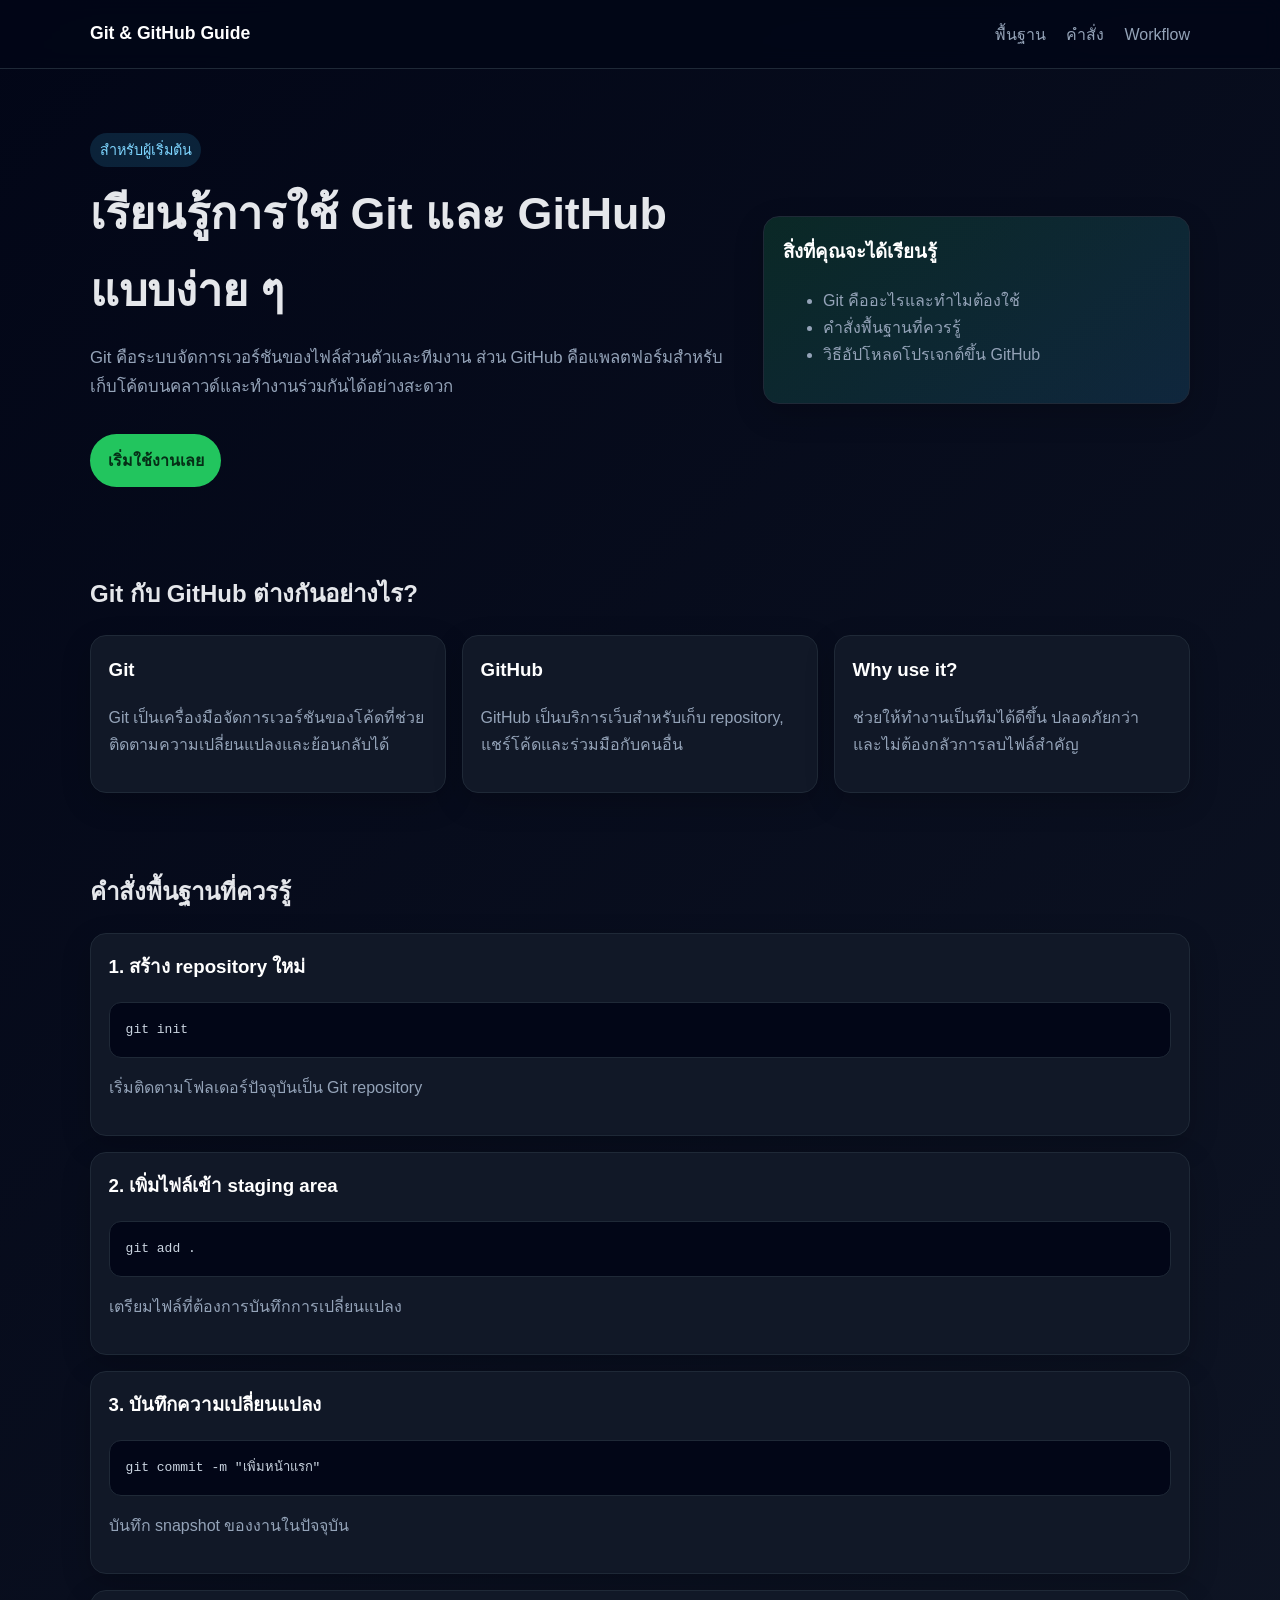
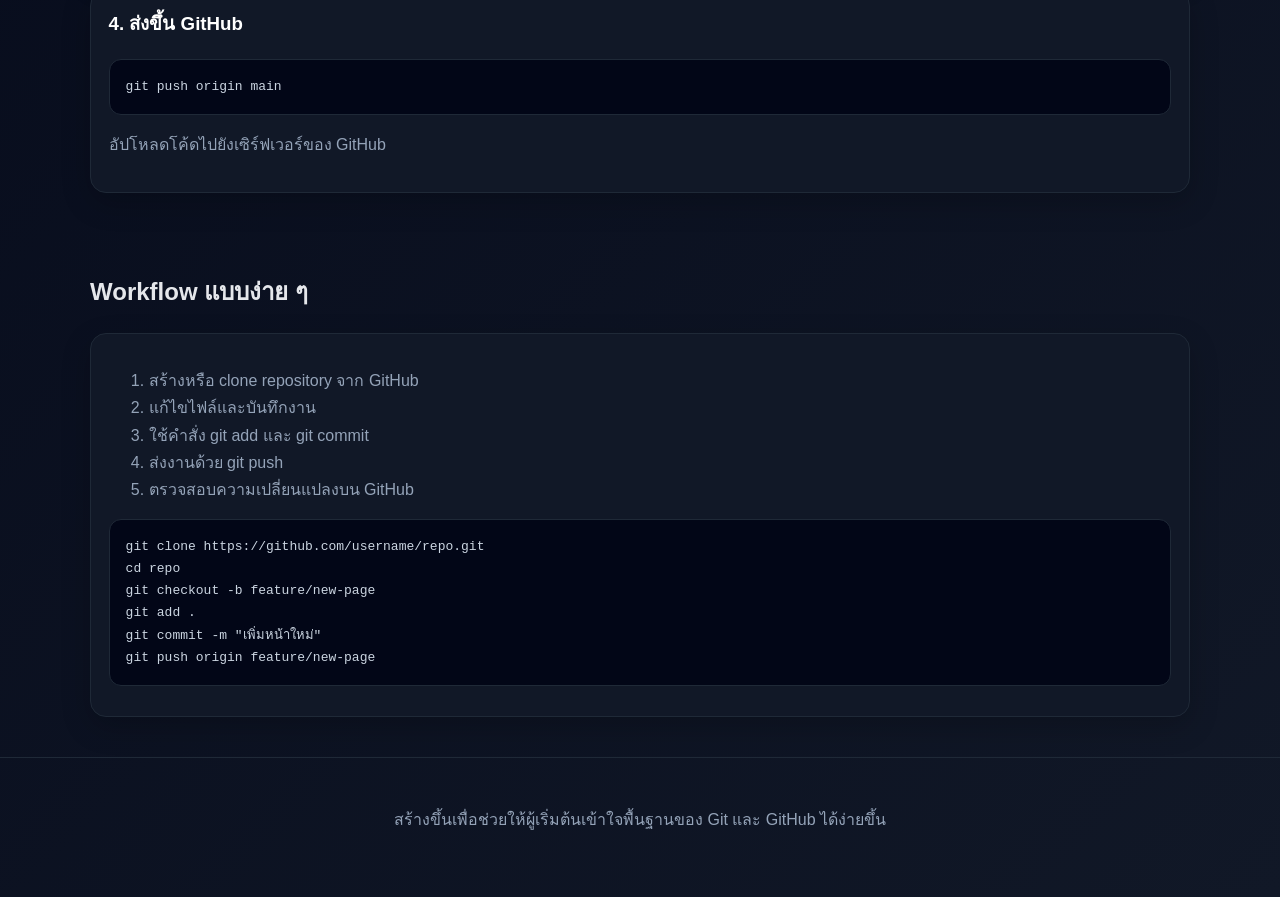
==== index.html @ 65f07c4a ":tada:" ====
<!DOCTYPE html>
<html lang="th">
<head>
    <meta charset="UTF-8">
    <meta name="viewport" content="width=device-width, initial-scale=1.0">
    <title>Git & GitHub สำหรับผู้เริ่มต้น</title>
    <style>
        :root {
            --bg: #0f172a;
            --card: #111827;
            --text: #e5e7eb;
            --muted: #94a3b8;
            --accent: #22c55e;
            --accent2: #38bdf8;
            --border: #1f2937;
        }

        * { box-sizing: border-box; }
        body {
            margin: 0;
            font-family: 'Segoe UI', Tahoma, Geneva, Verdana, sans-serif;
            background: linear-gradient(135deg, #020617, #111827);
            color: var(--text);
            line-height: 1.7;
        }

        a { color: inherit; text-decoration: none; }

        .container {
            width: min(1100px, calc(100% - 2rem));
            margin: 0 auto;
        }

        header {
            padding: 1.2rem 0;
            position: sticky;
            top: 0;
            background: rgba(2, 6, 23, 0.85);
            backdrop-filter: blur(10px);
            border-bottom: 1px solid var(--border);
        }

        nav {
            display: flex;
            justify-content: space-between;
            align-items: center;
        }

        .brand {
            font-weight: 700;
            font-size: 1.1rem;
            color: #fff;
        }

        .nav-links a {
            margin-left: 1rem;
            color: var(--muted);
        }

        .hero {
            padding: 4rem 0 3rem;
            display: grid;
            grid-template-columns: 1.2fr 0.8fr;
            gap: 2rem;
            align-items: center;
        }

        .hero h1 {
            font-size: clamp(2rem, 3.5vw, 3rem);
            margin: 0 0 1rem;
        }

        .hero p {
            color: var(--muted);
            font-size: 1.05rem;
            max-width: 650px;
        }

        .hero .card {
            background: linear-gradient(145deg, rgba(34,197,94,0.16), rgba(56,189,248,0.14));
            border: 1px solid var(--border);
            padding: 1.2rem;
            border-radius: 16px;
        }

        .btn {
            display: inline-block;
            margin-top: 1rem;
            padding: 0.8rem 1.1rem;
            border-radius: 999px;
            background: var(--accent);
            color: #052e16;
            font-weight: 700;
        }

        section {
            padding: 1.2rem 0 2.5rem;
        }

        .grid {
            display: grid;
            grid-template-columns: repeat(3, minmax(0, 1fr));
            gap: 1rem;
        }

        .card {
            background: var(--card);
            border: 1px solid var(--border);
            border-radius: 16px;
            padding: 1.1rem;
            box-shadow: 0 10px 30px rgba(0,0,0,0.2);
        }

        .card h3 {
            margin-top: 0;
            color: #fff;
        }

        .card p, .card li {
            color: var(--muted);
        }

        pre {
            background: #020617;
            border: 1px solid var(--border);
            border-radius: 12px;
            padding: 1rem;
            overflow-x: auto;
            color: #cbd5e1;
        }

        .steps {
            display: grid;
            gap: 1rem;
        }

        .pill {
            display: inline-block;
            padding: 0.3rem 0.6rem;
            border-radius: 999px;
            background: rgba(56,189,248,0.15);
            color: #7dd3fc;
            font-size: 0.9rem;
            margin-bottom: 0.5rem;
        }

        footer {
            padding: 2rem 0 3rem;
            color: var(--muted);
            text-align: center;
            border-top: 1px solid var(--border);
        }

        @media (max-width: 800px) {
            .hero, .grid {
                grid-template-columns: 1fr;
            }

            .nav-links {
                display: none;
            }
        }
    </style>
</head>
<body>
    <header>
        <div class="container">
            <nav>
                <a class="brand" href="#">Git & GitHub Guide</a>
                <div class="nav-links">
                    <a href="#what">พื้นฐาน</a>
                    <a href="#commands">คำสั่ง</a>
                    <a href="#workflow">Workflow</a>
                </div>
            </nav>
        </div>
    </header>

    <main class="container">
        <section class="hero">
            <div>
                <span class="pill">สำหรับผู้เริ่มต้น</span>
                <h1>เรียนรู้การใช้ Git และ GitHub แบบง่าย ๆ</h1>
                <p>Git คือระบบจัดการเวอร์ชันของไฟล์ส่วนตัวและทีมงาน ส่วน GitHub คือแพลตฟอร์มสำหรับเก็บโค้ดบนคลาวด์และทำงานร่วมกันได้อย่างสะดวก</p>
                <a class="btn" href="#workflow">เริ่มใช้งานเลย</a>
            </div>
            <div class="card">
                <h3>สิ่งที่คุณจะได้เรียนรู้</h3>
                <ul>
                    <li>Git คืออะไรและทำไมต้องใช้</li>
                    <li>คำสั่งพื้นฐานที่ควรรู้</li>
                    <li>วิธีอัปโหลดโปรเจกต์ขึ้น GitHub</li>
                </ul>
            </div>
        </section>

        <section id="what">
            <h2>Git กับ GitHub ต่างกันอย่างไร?</h2>
            <div class="grid">
                <div class="card">
                    <h3>Git</h3>
                    <p>Git เป็นเครื่องมือจัดการเวอร์ชันของโค้ดที่ช่วยติดตามความเปลี่ยนแปลงและย้อนกลับได้</p>
                </div>
                <div class="card">
                    <h3>GitHub</h3>
                    <p>GitHub เป็นบริการเว็บสำหรับเก็บ repository, แชร์โค้ดและร่วมมือกับคนอื่น</p>
                </div>
                <div class="card">
                    <h3>Why use it?</h3>
                    <p>ช่วยให้ทำงานเป็นทีมได้ดีขึ้น ปลอดภัยกว่า และไม่ต้องกลัวการลบไฟล์สำคัญ</p>
                </div>
            </div>
        </section>

        <section id="commands">
            <h2>คำสั่งพื้นฐานที่ควรรู้</h2>
            <div class="steps">
                <div class="card">
                    <h3>1. สร้าง repository ใหม่</h3>
                    <pre>git init</pre>
                    <p>เริ่มติดตามโฟลเดอร์ปัจจุบันเป็น Git repository</p>
                </div>
                <div class="card">
                    <h3>2. เพิ่มไฟล์เข้า staging area</h3>
                    <pre>git add .</pre>
                    <p>เตรียมไฟล์ที่ต้องการบันทึกการเปลี่ยนแปลง</p>
                </div>
                <div class="card">
                    <h3>3. บันทึกความเปลี่ยนแปลง</h3>
                    <pre>git commit -m "เพิ่มหน้าแรก"</pre>
                    <p>บันทึก snapshot ของงานในปัจจุบัน</p>
                </div>
                <div class="card">
                    <h3>4. ส่งขึ้น GitHub</h3>
                    <pre>git push origin main</pre>
                    <p>อัปโหลดโค้ดไปยังเซิร์ฟเวอร์ของ GitHub</p>
                </div>
            </div>
        </section>

        <section id="workflow">
            <h2>Workflow แบบง่าย ๆ</h2>
            <div class="card">
                <ol>
                    <li>สร้างหรือ clone repository จาก GitHub</li>
                    <li>แก้ไขไฟล์และบันทึกงาน</li>
                    <li>ใช้คำสั่ง git add และ git commit</li>
                    <li>ส่งงานด้วย git push</li>
                    <li>ตรวจสอบความเปลี่ยนแปลงบน GitHub</li>
                </ol>
                <pre>git clone https://github.com/username/repo.git
cd repo
git checkout -b feature/new-page
git add .
git commit -m "เพิ่มหน้าใหม่"
git push origin feature/new-page</pre>
            </div>
        </section>
    </main>

    <footer>
        <div class="container">
            <p>สร้างขึ้นเพื่อช่วยให้ผู้เริ่มต้นเข้าใจพื้นฐานของ Git และ GitHub ได้ง่ายขึ้น</p>
        </div>
    </footer>
</body>
</html>
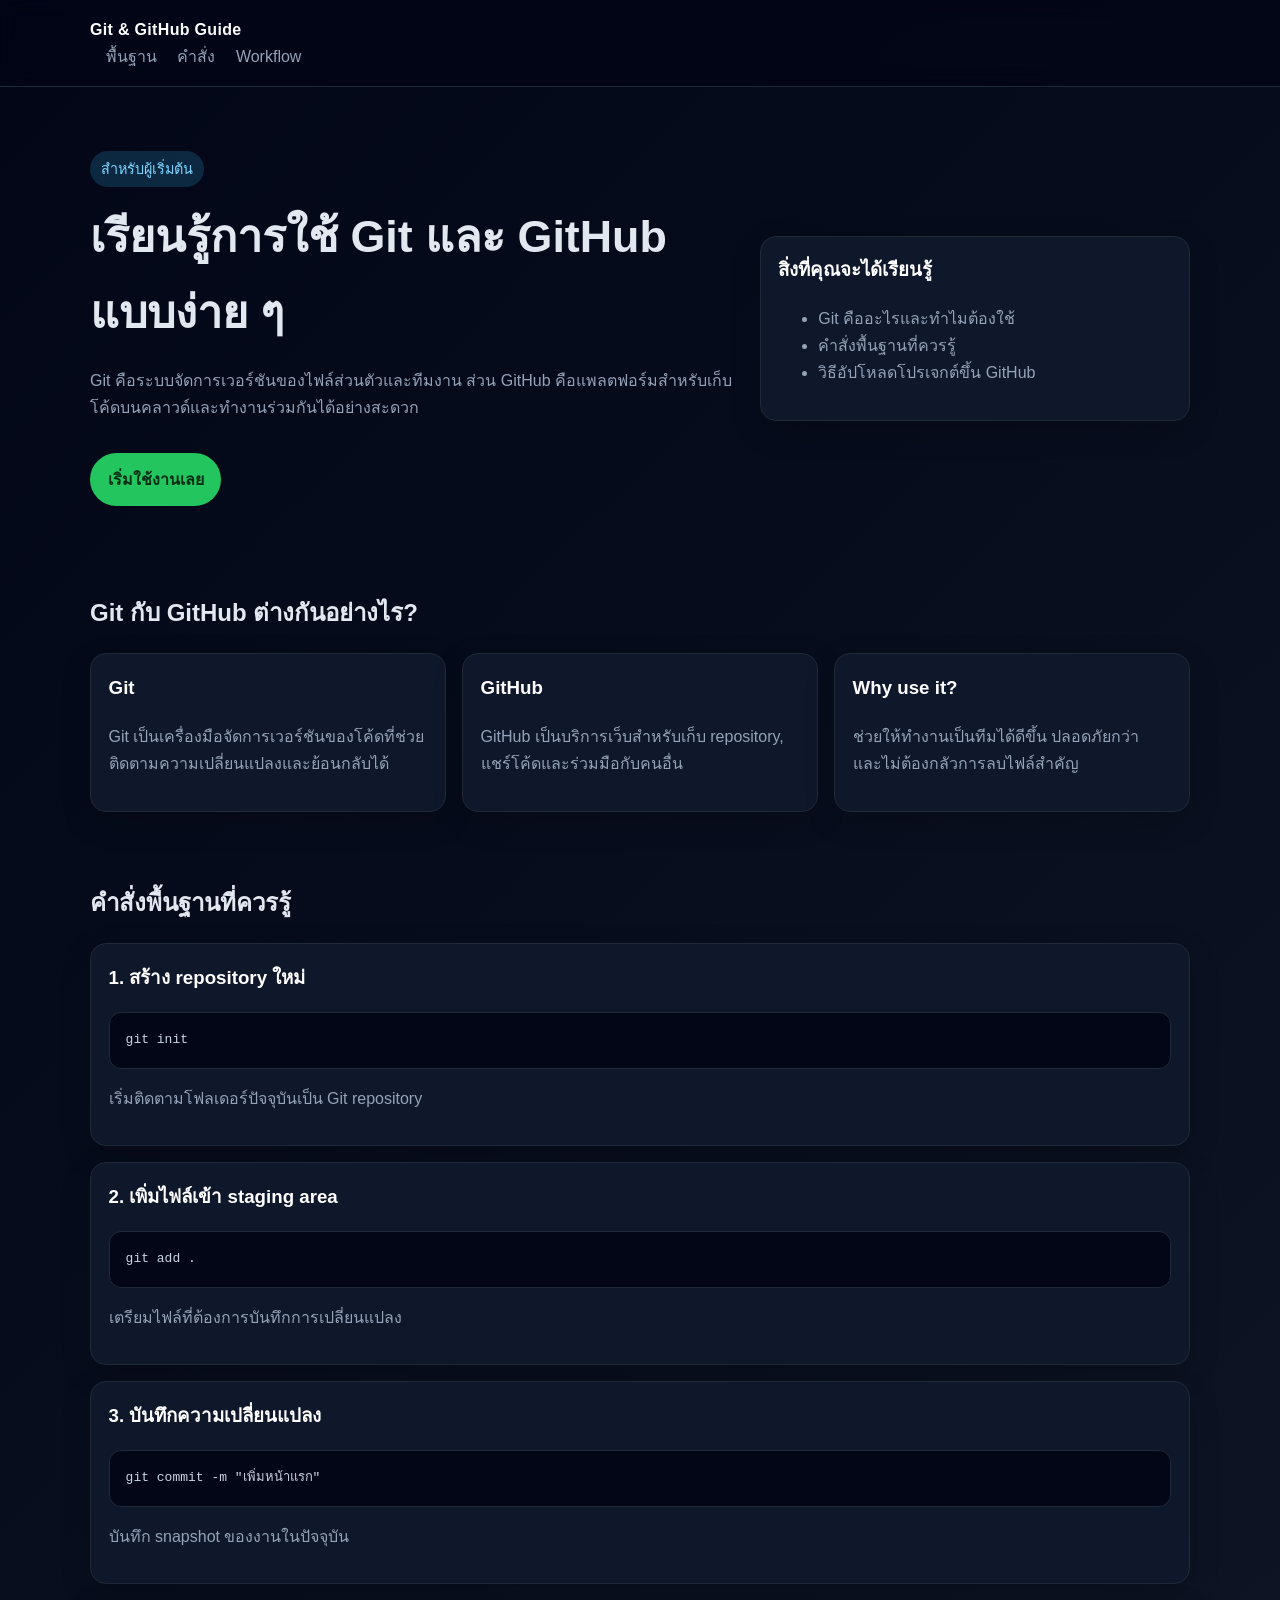
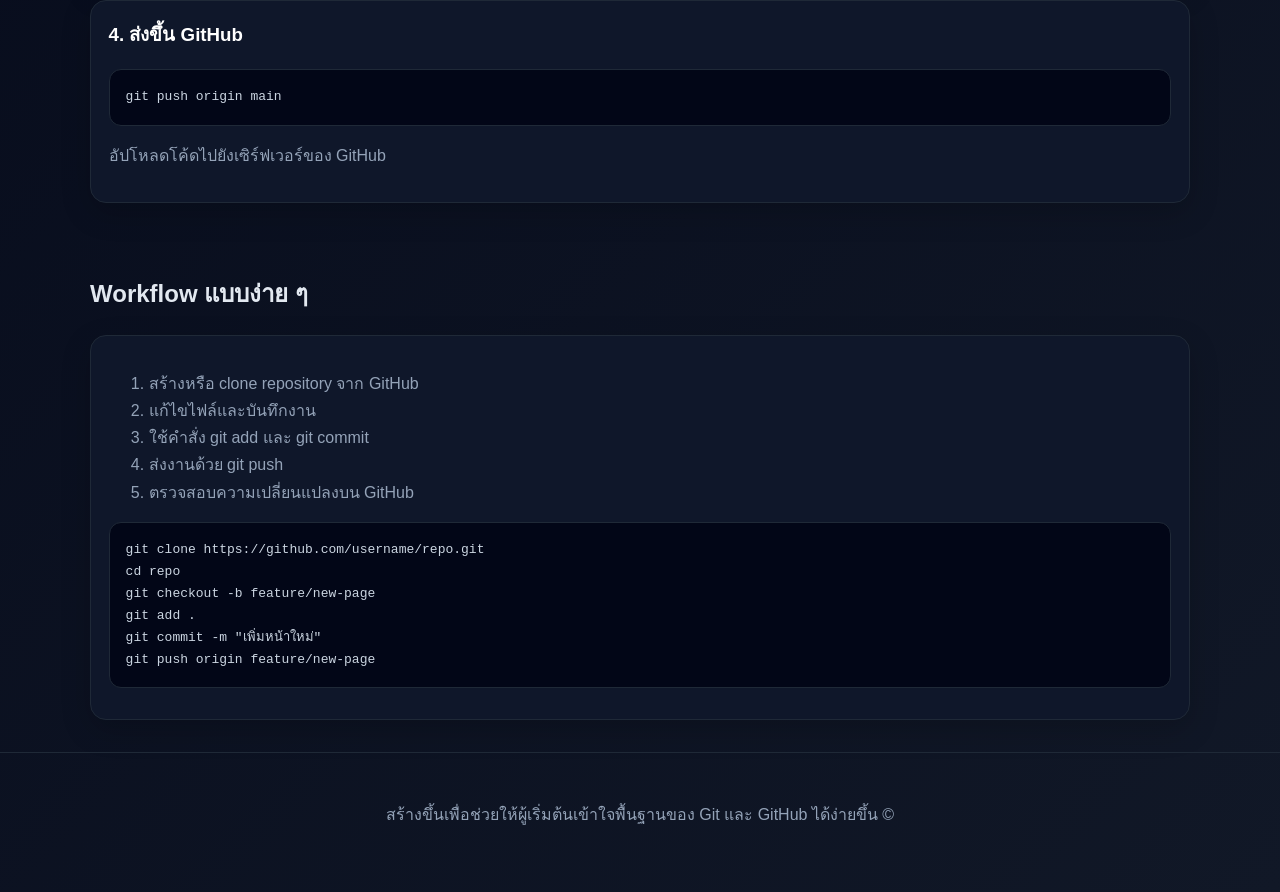
==== commit e02f0976: ":tada:" ====
--- a/index.html
+++ b/index.html
@@ -4,177 +4,10 @@
     <meta charset="UTF-8">
     <meta name="viewport" content="width=device-width, initial-scale=1.0">
     <title>Git & GitHub สำหรับผู้เริ่มต้น</title>
-    <style>
-        :root {
-            --bg: #0f172a;
-            --card: #111827;
-            --text: #e5e7eb;
-            --muted: #94a3b8;
-            --accent: #22c55e;
-            --accent2: #38bdf8;
-            --border: #1f2937;
-        }
-
-        * { box-sizing: border-box; }
-        body {
-            margin: 0;
-            font-family: 'Segoe UI', Tahoma, Geneva, Verdana, sans-serif;
-            background: linear-gradient(135deg, #020617, #111827);
-            color: var(--text);
-            line-height: 1.7;
-        }
-
-        a { color: inherit; text-decoration: none; }
-
-        .container {
-            width: min(1100px, calc(100% - 2rem));
-            margin: 0 auto;
-        }
-
-        header {
-            padding: 1.2rem 0;
-            position: sticky;
-            top: 0;
-            background: rgba(2, 6, 23, 0.85);
-            backdrop-filter: blur(10px);
-            border-bottom: 1px solid var(--border);
-        }
-
-        nav {
-            display: flex;
-            justify-content: space-between;
-            align-items: center;
-        }
-
-        .brand {
-            font-weight: 700;
-            font-size: 1.1rem;
-            color: #fff;
-        }
-
-        .nav-links a {
-            margin-left: 1rem;
-            color: var(--muted);
-        }
-
-        .hero {
-            padding: 4rem 0 3rem;
-            display: grid;
-            grid-template-columns: 1.2fr 0.8fr;
-            gap: 2rem;
-            align-items: center;
-        }
-
-        .hero h1 {
-            font-size: clamp(2rem, 3.5vw, 3rem);
-            margin: 0 0 1rem;
-        }
-
-        .hero p {
-            color: var(--muted);
-            font-size: 1.05rem;
-            max-width: 650px;
-        }
-
-        .hero .card {
-            background: linear-gradient(145deg, rgba(34,197,94,0.16), rgba(56,189,248,0.14));
-            border: 1px solid var(--border);
-            padding: 1.2rem;
-            border-radius: 16px;
-        }
-
-        .btn {
-            display: inline-block;
-            margin-top: 1rem;
-            padding: 0.8rem 1.1rem;
-            border-radius: 999px;
-            background: var(--accent);
-            color: #052e16;
-            font-weight: 700;
-        }
-
-        section {
-            padding: 1.2rem 0 2.5rem;
-        }
-
-        .grid {
-            display: grid;
-            grid-template-columns: repeat(3, minmax(0, 1fr));
-            gap: 1rem;
-        }
-
-        .card {
-            background: var(--card);
-            border: 1px solid var(--border);
-            border-radius: 16px;
-            padding: 1.1rem;
-            box-shadow: 0 10px 30px rgba(0,0,0,0.2);
-        }
-
-        .card h3 {
-            margin-top: 0;
-            color: #fff;
-        }
-
-        .card p, .card li {
-            color: var(--muted);
-        }
-
-        pre {
-            background: #020617;
-            border: 1px solid var(--border);
-            border-radius: 12px;
-            padding: 1rem;
-            overflow-x: auto;
-            color: #cbd5e1;
-        }
-
-        .steps {
-            display: grid;
-            gap: 1rem;
-        }
-
-        .pill {
-            display: inline-block;
-            padding: 0.3rem 0.6rem;
-            border-radius: 999px;
-            background: rgba(56,189,248,0.15);
-            color: #7dd3fc;
-            font-size: 0.9rem;
-            margin-bottom: 0.5rem;
-        }
-
-        footer {
-            padding: 2rem 0 3rem;
-            color: var(--muted);
-            text-align: center;
-            border-top: 1px solid var(--border);
-        }
-
-        @media (max-width: 800px) {
-            .hero, .grid {
-                grid-template-columns: 1fr;
-            }
-
-            .nav-links {
-                display: none;
-            }
-        }
-    </style>
+    <link rel="stylesheet" href="css/style.css">
 </head>
 <body>
-    <header>
-        <div class="container">
-            <nav>
-                <a class="brand" href="#">Git & GitHub Guide</a>
-                <div class="nav-links">
-                    <a href="#what">พื้นฐาน</a>
-                    <a href="#commands">คำสั่ง</a>
-                    <a href="#workflow">Workflow</a>
-                </div>
-            </nav>
-        </div>
-    </header>
+    <header id="site-header" class="site-header"></header>
 
     <main class="container">
         <section class="hero">
@@ -258,10 +91,8 @@
         </section>
     </main>
 
-    <footer>
-        <div class="container">
-            <p>สร้างขึ้นเพื่อช่วยให้ผู้เริ่มต้นเข้าใจพื้นฐานของ Git และ GitHub ได้ง่ายขึ้น</p>
-        </div>
-    </footer>
+    <footer id="site-footer" class="site-footer"></footer>
+
+    <script src="JS/script.js"></script>
 </body>
 </html>
--- a/css/style.css
+++ b/css/style.css
@@ -0,0 +1,156 @@
+:root {
+  --bg: #020617;
+  --surface: #0f172a;
+  --surface-2: #111827;
+  --text: #e2e8f0;
+  --muted: #94a3b8;
+  --accent: #22c55e;
+  --accent-2: #38bdf8;
+  --border: #1f2937;
+}
+
+* { box-sizing: border-box; }
+html { scroll-behavior: smooth; }
+body {
+  margin: 0;
+  font-family: 'Segoe UI', Tahoma, Geneva, Verdana, sans-serif;
+  background: linear-gradient(135deg, var(--bg), var(--surface-2));
+  color: var(--text);
+  line-height: 1.7;
+}
+
+a { color: inherit; text-decoration: none; }
+
+.container {
+  width: min(1100px, calc(100% - 2rem));
+  margin: 0 auto;
+}
+
+.site-header {
+  position: sticky;
+  top: 0;
+  z-index: 10;
+  backdrop-filter: blur(12px);
+  background: rgba(2, 6, 23, 0.82);
+  border-bottom: 1px solid var(--border);
+}
+
+.site-header .container {
+  display: flex;
+  justify-content: space-between;
+  align-items: center;
+  padding: 1rem 0;
+}
+
+.brand {
+  font-weight: 700;
+  color: #fff;
+  letter-spacing: 0.02em;
+}
+
+.nav-links a {
+  margin-left: 1rem;
+  color: var(--muted);
+}
+
+.nav-links a:hover {
+  color: #fff;
+}
+
+.hero {
+  padding: 4rem 0 3rem;
+  display: grid;
+  grid-template-columns: 1.2fr 0.8fr;
+  gap: 1.5rem;
+  align-items: center;
+}
+
+.hero h1 {
+  font-size: clamp(2rem, 3.5vw, 3rem);
+  margin: 0 0 0.7rem;
+}
+
+.hero p {
+  color: var(--muted);
+  max-width: 650px;
+}
+
+.pill {
+  display: inline-block;
+  margin-bottom: 0.7rem;
+  padding: 0.35rem 0.7rem;
+  border-radius: 999px;
+  background: rgba(56, 189, 248, 0.18);
+  color: #7dd3fc;
+  font-size: 0.9rem;
+}
+
+.btn {
+  display: inline-block;
+  margin-top: 1rem;
+  padding: 0.8rem 1.1rem;
+  border-radius: 999px;
+  background: var(--accent);
+  color: #052e16;
+  font-weight: 700;
+}
+
+section {
+  padding: 1.2rem 0 2rem;
+}
+
+.grid {
+  display: grid;
+  grid-template-columns: repeat(3, minmax(0, 1fr));
+  gap: 1rem;
+}
+
+.card {
+  background: var(--surface);
+  border: 1px solid var(--border);
+  border-radius: 16px;
+  padding: 1.1rem;
+  box-shadow: 0 10px 30px rgba(0, 0, 0, 0.18);
+}
+
+.card h3 {
+  margin-top: 0;
+  color: #fff;
+}
+
+.card p,
+.card li {
+  color: var(--muted);
+}
+
+pre {
+  background: #020617;
+  border: 1px solid var(--border);
+  border-radius: 12px;
+  padding: 1rem;
+  overflow-x: auto;
+  color: #cbd5e1;
+}
+
+.steps {
+  display: grid;
+  gap: 1rem;
+}
+
+.site-footer {
+  padding: 2rem 0 3rem;
+  color: var(--muted);
+  border-top: 1px solid var(--border);
+  text-align: center;
+}
+
+@media (max-width: 800px) {
+  .hero,
+  .grid {
+    grid-template-columns: 1fr;
+  }
+
+  .nav-links {
+    display: none;
+  }
+}
